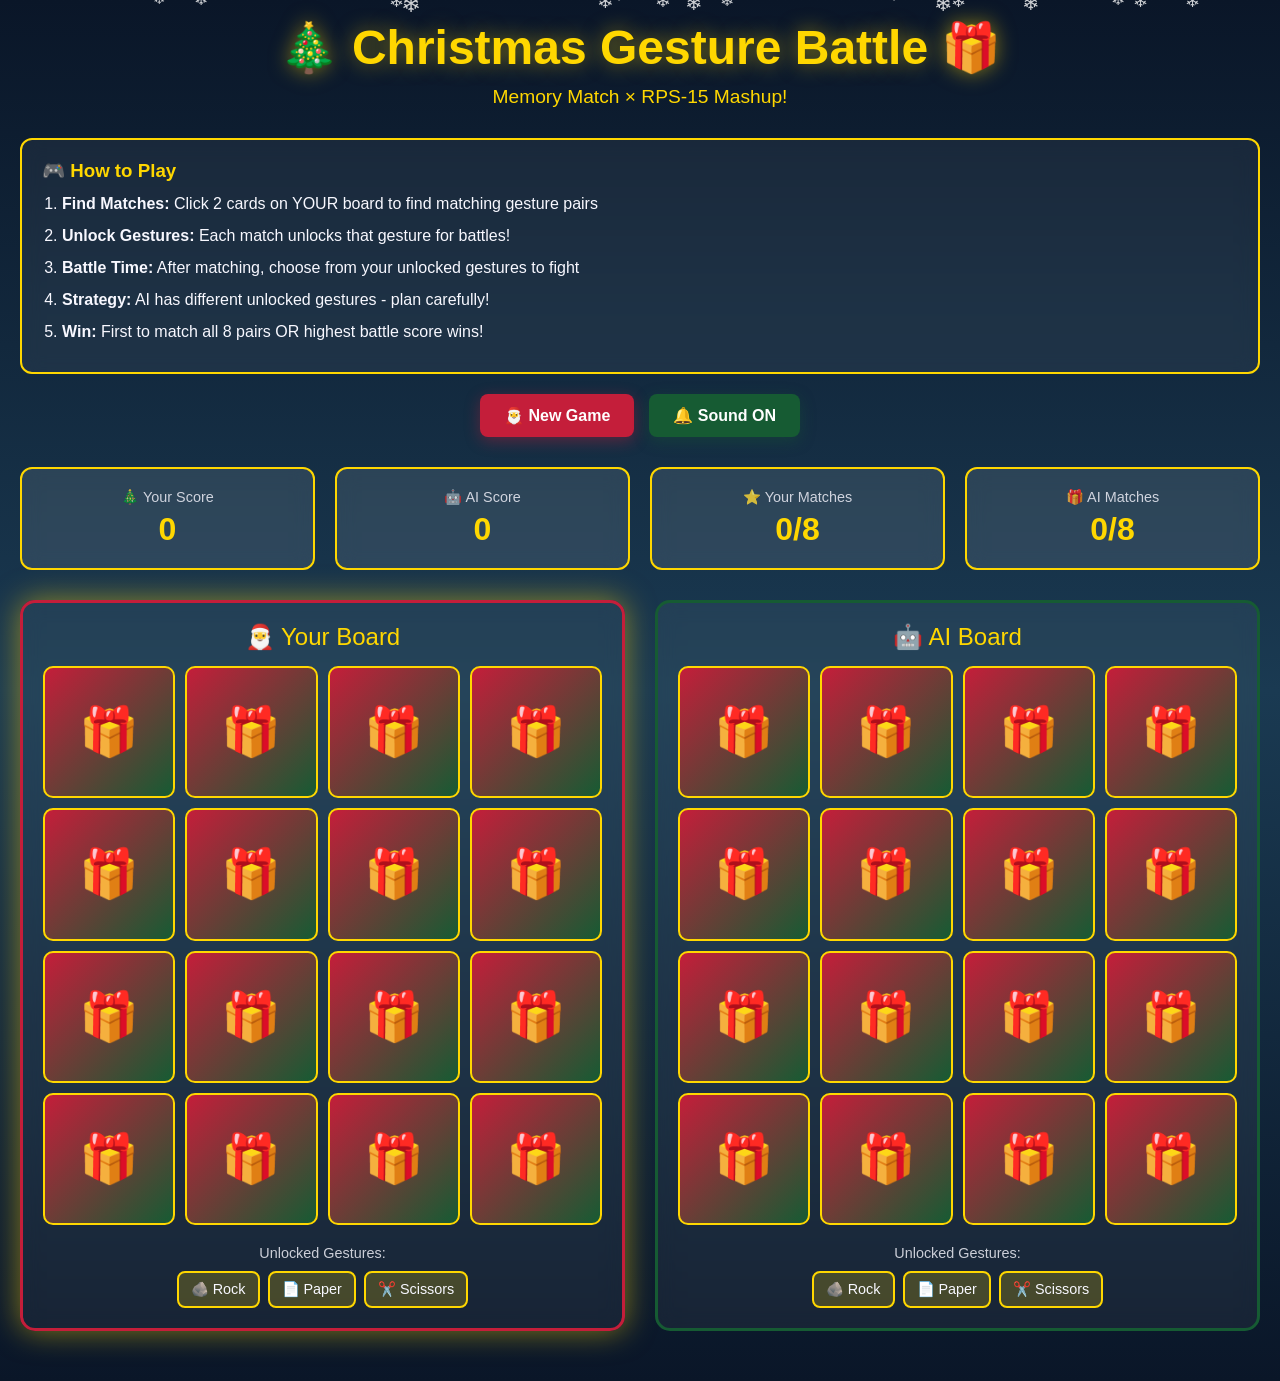
==== christmas-battle.html @ 87e00d79 "Add Christmas Gesture Battle - Memory Match × RPS-15 mashup New hybrid game combining memory matchin" ====
<!DOCTYPE html>
<html lang="en">
<head>
    <meta charset="UTF-8">
    <meta name="viewport" content="width=device-width, initial-scale=1.0">
    <title>🎄 Christmas Gesture Battle - Memory Match × RPS-15</title>
    <style>
        * {
            margin: 0;
            padding: 0;
            box-sizing: border-box;
        }

        :root {
            --christmas-red: #c41e3a;
            --christmas-green: #165b33;
            --christmas-gold: #ffd700;
            --snow-white: #f8f8ff;
            --dark-bg: #0a3d2c;
            --card-back: linear-gradient(135deg, #c41e3a 0%, #165b33 100%);
        }

        body {
            font-family: 'Segoe UI', Tahoma, Geneva, Verdana, sans-serif;
            background: linear-gradient(to bottom, #0a1628 0%, #1a3a52 50%, #0a1628 100%);
            color: var(--snow-white);
            min-height: 100vh;
            padding: 20px;
            position: relative;
            overflow-x: hidden;
        }

        /* Snowfall animation */
        .snowflake {
            position: fixed;
            top: -10px;
            z-index: 9999;
            color: white;
            font-size: 1em;
            animation: fall linear infinite;
            opacity: 0.8;
        }

        @keyframes fall {
            to {
                transform: translateY(100vh);
            }
        }

        .container {
            max-width: 1600px;
            margin: 0 auto;
        }

        header {
            text-align: center;
            margin-bottom: 30px;
            position: relative;
        }

        h1 {
            font-size: 3em;
            color: var(--christmas-gold);
            text-shadow: 0 0 20px rgba(255, 215, 0, 0.5);
            margin-bottom: 10px;
            animation: glow 2s ease-in-out infinite;
        }

        @keyframes glow {
            0%, 100% { text-shadow: 0 0 20px rgba(255, 215, 0, 0.5); }
            50% { text-shadow: 0 0 30px rgba(255, 215, 0, 0.8); }
        }

        .subtitle {
            font-size: 1.2em;
            color: var(--christmas-gold);
            margin-bottom: 20px;
        }

        .controls {
            display: flex;
            justify-content: center;
            gap: 15px;
            margin-bottom: 30px;
            flex-wrap: wrap;
        }

        button {
            padding: 12px 24px;
            font-size: 1em;
            border: none;
            border-radius: 8px;
            cursor: pointer;
            font-weight: 600;
            transition: all 0.3s ease;
        }

        .btn-primary {
            background: var(--christmas-red);
            color: white;
            box-shadow: 0 4px 15px rgba(196, 30, 58, 0.4);
        }

        .btn-primary:hover {
            transform: translateY(-2px);
            box-shadow: 0 6px 20px rgba(196, 30, 58, 0.6);
        }

        .btn-secondary {
            background: var(--christmas-green);
            color: white;
            box-shadow: 0 4px 15px rgba(22, 91, 51, 0.4);
        }

        .stats-panel {
            display: grid;
            grid-template-columns: repeat(auto-fit, minmax(200px, 1fr));
            gap: 20px;
            margin-bottom: 30px;
        }

        .stat-card {
            background: rgba(255, 255, 255, 0.1);
            backdrop-filter: blur(10px);
            border: 2px solid var(--christmas-gold);
            padding: 20px;
            border-radius: 12px;
            text-align: center;
        }

        .stat-label {
            font-size: 0.9em;
            opacity: 0.8;
            margin-bottom: 5px;
        }

        .stat-value {
            font-size: 2em;
            font-weight: bold;
            color: var(--christmas-gold);
        }

        .game-container {
            display: grid;
            grid-template-columns: 1fr 1fr;
            gap: 30px;
            margin-bottom: 30px;
        }

        .player-section {
            background: rgba(255, 255, 255, 0.05);
            backdrop-filter: blur(10px);
            border: 3px solid var(--christmas-red);
            border-radius: 15px;
            padding: 20px;
        }

        .player-section.ai {
            border-color: var(--christmas-green);
        }

        .player-section.active {
            box-shadow: 0 0 30px rgba(255, 215, 0, 0.5);
            animation: pulse-border 1.5s ease-in-out infinite;
        }

        @keyframes pulse-border {
            0%, 100% { box-shadow: 0 0 30px rgba(255, 215, 0, 0.5); }
            50% { box-shadow: 0 0 50px rgba(255, 215, 0, 0.8); }
        }

        .section-title {
            font-size: 1.5em;
            text-align: center;
            margin-bottom: 15px;
            color: var(--christmas-gold);
        }

        .memory-board {
            display: grid;
            grid-template-columns: repeat(4, 1fr);
            gap: 10px;
            margin-bottom: 20px;
        }

        .memory-card {
            aspect-ratio: 1;
            background: var(--card-back);
            border: 2px solid var(--christmas-gold);
            border-radius: 10px;
            cursor: pointer;
            display: flex;
            align-items: center;
            justify-content: center;
            font-size: 2em;
            transition: all 0.3s ease;
            position: relative;
            transform-style: preserve-3d;
        }

        .memory-card:hover:not(.flipped):not(.matched) {
            transform: scale(1.05);
            box-shadow: 0 0 20px rgba(255, 215, 0, 0.5);
        }

        .memory-card.flipped {
            background: rgba(255, 255, 255, 0.9);
            color: #333;
        }

        .memory-card.matched {
            background: linear-gradient(135deg, rgba(255, 215, 0, 0.3), rgba(255, 215, 0, 0.5));
            border-color: var(--christmas-gold);
            cursor: default;
            animation: match-pulse 0.5s ease-out;
        }

        @keyframes match-pulse {
            0%, 100% { transform: scale(1); }
            50% { transform: scale(1.1); }
        }

        .memory-card::before {
            content: '🎁';
            position: absolute;
            font-size: 1.5em;
        }

        .memory-card.flipped::before,
        .memory-card.matched::before {
            content: '';
        }

        .unlocked-gestures {
            margin-top: 15px;
        }

        .unlocked-title {
            font-size: 0.9em;
            opacity: 0.8;
            margin-bottom: 10px;
            text-align: center;
        }

        .gestures-list {
            display: flex;
            flex-wrap: wrap;
            gap: 8px;
            justify-content: center;
        }

        .gesture-badge {
            background: rgba(255, 215, 0, 0.2);
            border: 2px solid var(--christmas-gold);
            padding: 8px 12px;
            border-radius: 8px;
            font-size: 0.9em;
            display: flex;
            align-items: center;
            gap: 5px;
        }

        .gesture-badge.new {
            animation: badge-appear 0.5s ease-out;
        }

        @keyframes badge-appear {
            from {
                transform: scale(0);
                opacity: 0;
            }
            to {
                transform: scale(1);
                opacity: 1;
            }
        }

        .battle-modal {
            position: fixed;
            top: 0;
            left: 0;
            right: 0;
            bottom: 0;
            background: rgba(0, 0, 0, 0.9);
            display: none;
            align-items: center;
            justify-content: center;
            z-index: 1000;
        }

        .battle-modal.active {
            display: flex;
        }

        .battle-content {
            background: linear-gradient(135deg, #1a3a52 0%, #0a1628 100%);
            border: 4px solid var(--christmas-gold);
            border-radius: 20px;
            padding: 40px;
            max-width: 800px;
            text-align: center;
        }

        .battle-title {
            font-size: 2.5em;
            color: var(--christmas-gold);
            margin-bottom: 30px;
        }

        .battle-choices {
            display: flex;
            justify-content: center;
            gap: 40px;
            margin-bottom: 30px;
        }

        .battle-choice {
            text-align: center;
        }

        .choice-label {
            font-size: 1em;
            opacity: 0.8;
            margin-bottom: 10px;
        }

        .choice-icon {
            font-size: 5em;
            margin-bottom: 10px;
        }

        .choice-name {
            font-size: 1.3em;
            font-weight: bold;
        }

        .battle-result {
            font-size: 2em;
            font-weight: bold;
            margin-bottom: 20px;
        }

        .battle-result.win {
            color: #2ecc71;
        }

        .battle-result.lose {
            color: #e74c3c;
        }

        .battle-result.tie {
            color: #f39c12;
        }

        .gesture-selector {
            display: grid;
            grid-template-columns: repeat(auto-fill, minmax(100px, 1fr));
            gap: 15px;
            margin-bottom: 30px;
        }

        .gesture-select-btn {
            background: rgba(255, 255, 255, 0.1);
            border: 2px solid var(--christmas-gold);
            padding: 15px;
            border-radius: 10px;
            cursor: pointer;
            transition: all 0.3s ease;
        }

        .gesture-select-btn:hover {
            transform: scale(1.05);
            background: rgba(255, 215, 0, 0.2);
            box-shadow: 0 0 20px rgba(255, 215, 0, 0.5);
        }

        .gesture-select-btn.disabled {
            opacity: 0.3;
            cursor: not-allowed;
        }

        .gesture-select-icon {
            font-size: 3em;
            margin-bottom: 5px;
        }

        .gesture-select-name {
            font-size: 0.8em;
        }

        .game-over-modal {
            position: fixed;
            top: 0;
            left: 0;
            right: 0;
            bottom: 0;
            background: rgba(0, 0, 0, 0.95);
            display: none;
            align-items: center;
            justify-content: center;
            z-index: 2000;
        }

        .game-over-modal.active {
            display: flex;
        }

        .game-over-content {
            background: linear-gradient(135deg, var(--christmas-red) 0%, var(--christmas-green) 100%);
            border: 5px solid var(--christmas-gold);
            border-radius: 20px;
            padding: 50px;
            text-align: center;
            animation: game-over-appear 0.5s ease-out;
        }

        @keyframes game-over-appear {
            from {
                transform: scale(0.5);
                opacity: 0;
            }
            to {
                transform: scale(1);
                opacity: 1;
            }
        }

        .game-over-title {
            font-size: 3em;
            color: white;
            margin-bottom: 20px;
            text-shadow: 0 0 20px rgba(0, 0, 0, 0.5);
        }

        .game-over-stats {
            font-size: 1.5em;
            margin-bottom: 30px;
        }

        .instructions {
            background: rgba(255, 255, 255, 0.05);
            backdrop-filter: blur(10px);
            border: 2px solid var(--christmas-gold);
            border-radius: 12px;
            padding: 20px;
            margin-bottom: 20px;
        }

        .instructions h3 {
            color: var(--christmas-gold);
            margin-bottom: 10px;
        }

        .instructions ol {
            text-align: left;
            padding-left: 20px;
        }

        .instructions li {
            margin-bottom: 8px;
            line-height: 1.5;
        }

        @media (max-width: 1024px) {
            .game-container {
                grid-template-columns: 1fr;
            }

            h1 {
                font-size: 2em;
            }
        }

        @media (max-width: 768px) {
            .memory-card {
                font-size: 1.5em;
            }

            .battle-choices {
                flex-direction: column;
                gap: 20px;
            }
        }
    </style>
</head>
<body>
    <!-- Snowfall container -->
    <div id="snowfall"></div>

    <div class="container">
        <header>
            <h1>🎄 Christmas Gesture Battle 🎁</h1>
            <p class="subtitle">Memory Match × RPS-15 Mashup!</p>
        </header>

        <div class="instructions">
            <h3>🎮 How to Play</h3>
            <ol>
                <li><strong>Find Matches:</strong> Click 2 cards on YOUR board to find matching gesture pairs</li>
                <li><strong>Unlock Gestures:</strong> Each match unlocks that gesture for battles!</li>
                <li><strong>Battle Time:</strong> After matching, choose from your unlocked gestures to fight</li>
                <li><strong>Strategy:</strong> AI has different unlocked gestures - plan carefully!</li>
                <li><strong>Win:</strong> First to match all 8 pairs OR highest battle score wins!</li>
            </ol>
        </div>

        <div class="controls">
            <button class="btn-primary" onclick="newGame()">🎅 New Game</button>
            <button class="btn-secondary" onclick="toggleSound()">🔔 <span id="soundToggle">Sound ON</span></button>
        </div>

        <div class="stats-panel">
            <div class="stat-card">
                <div class="stat-label">🎄 Your Score</div>
                <div class="stat-value" id="playerScore">0</div>
            </div>
            <div class="stat-card">
                <div class="stat-label">🤖 AI Score</div>
                <div class="stat-value" id="aiScore">0</div>
            </div>
            <div class="stat-card">
                <div class="stat-label">⭐ Your Matches</div>
                <div class="stat-value" id="playerMatches">0/8</div>
            </div>
            <div class="stat-card">
                <div class="stat-label">🎁 AI Matches</div>
                <div class="stat-value" id="aiMatches">0/8</div>
            </div>
        </div>

        <div class="game-container">
            <!-- Player Section -->
            <div class="player-section active" id="playerSection">
                <div class="section-title">🎅 Your Board</div>
                <div class="memory-board" id="playerBoard"></div>
                <div class="unlocked-gestures">
                    <div class="unlocked-title">Unlocked Gestures:</div>
                    <div class="gestures-list" id="playerGestures"></div>
                </div>
            </div>

            <!-- AI Section -->
            <div class="player-section ai" id="aiSection">
                <div class="section-title">🤖 AI Board</div>
                <div class="memory-board" id="aiBoard"></div>
                <div class="unlocked-gestures">
                    <div class="unlocked-title">Unlocked Gestures:</div>
                    <div class="gestures-list" id="aiGestures"></div>
                </div>
            </div>
        </div>
    </div>

    <!-- Battle Modal -->
    <div class="battle-modal" id="battleModal">
        <div class="battle-content">
            <div class="battle-title" id="battlePhase">Choose Your Gesture!</div>
            <div class="gesture-selector" id="gestureSelector"></div>
            <div class="battle-choices" id="battleChoices" style="display: none;">
                <div class="battle-choice">
                    <div class="choice-label">You chose</div>
                    <div class="choice-icon" id="playerBattleIcon"></div>
                    <div class="choice-name" id="playerBattleName"></div>
                </div>
                <div class="battle-choice">
                    <div class="choice-label">AI chose</div>
                    <div class="choice-icon" id="aiBattleIcon"></div>
                    <div class="choice-name" id="aiBattleName"></div>
                </div>
            </div>
            <div class="battle-result" id="battleResult"></div>
            <button class="btn-primary" id="battleContinue" style="display: none;" onclick="closeBattle()">Continue ⭐</button>
        </div>
    </div>

    <!-- Game Over Modal -->
    <div class="game-over-modal" id="gameOverModal">
        <div class="game-over-content">
            <div class="game-over-title" id="gameOverTitle"></div>
            <div class="game-over-stats" id="gameOverStats"></div>
            <button class="btn-primary" onclick="newGame()">🎅 Play Again</button>
        </div>
    </div>

    <script>
        // Game data
        const gestures = [
            { name: 'Rock', icon: '🪨', verbs: ['crushes', 'crushes', 'crushes', 'crushes', 'crushes', 'crushes', 'crushes'] },
            { name: 'Fire', icon: '🔥', verbs: ['burns', 'burns', 'burns', 'burns', 'burns', 'burns', 'melts'] },
            { name: 'Scissors', icon: '✂️', verbs: ['cuts', 'cuts', 'cuts', 'cuts', 'cuts', 'cuts', 'cuts'] },
            { name: 'Snake', icon: '🐍', verbs: ['bites', 'bites', 'bites', 'poisons', 'poisons', 'poisons', 'eats'] },
            { name: 'Human', icon: '👤', verbs: ['tames', 'tames', 'tames', 'plants', 'plants', 'commands', 'uses'] },
            { name: 'Tree', icon: '🌳', verbs: ['shelters', 'shelters', 'shelters', 'shelters', 'produces', 'produces', 'outlives'] },
            { name: 'Wolf', icon: '🐺', verbs: ['eats', 'eats', 'eats', 'eats', 'eats', 'bites', 'chews'] },
            { name: 'Sponge', icon: '🧽', verbs: ['absorbs', 'absorbs', 'absorbs', 'absorbs', 'cleans', 'cleans', 'absorbs'] },
            { name: 'Paper', icon: '📄', verbs: ['fans', 'fans', 'fans', 'disproves', 'disproves', 'disproves', 'covers'] },
            { name: 'Air', icon: '💨', verbs: ['blows away', 'blows away', 'erodes', 'erodes', 'erodes', 'chokes', 'tarnishes'] },
            { name: 'Water', icon: '💧', verbs: ['erodes', 'erodes', 'erodes', 'drowns', 'drowns', 'drowns', 'rusts'] },
            { name: 'Dragon', icon: '🐉', verbs: ['commands', 'commands', 'commands', 'commands', 'eats', 'breathes fire on', 'defeats'] },
            { name: 'Devil', icon: '😈', verbs: ['eats', 'eats', 'breathes fire on', 'breathes fire on', 'defeats', 'defeats', 'casts out'] },
            { name: 'Lightning', icon: '⚡', verbs: ['strikes', 'strikes', 'strikes', 'strikes', 'splits', 'strikes', 'melts'] },
            { name: 'Gun', icon: '🔫', verbs: ['shoots', 'shoots', 'shoots', 'shoots', 'shoots', 'shoots', 'fires at'] }
        ];

        // Game state
        let playerScore = 0;
        let aiScore = 0;
        let playerMatches = 0;
        let aiMatches = 0;
        let playerUnlocked = [0, 8, 2]; // Start with Rock, Paper, Scissors
        let aiUnlocked = [0, 8, 2];
        let playerBoard = [];
        let aiBoard = [];
        let flippedCards = [];
        let canFlip = true;
        let isPlayerTurn = true;
        let soundEnabled = true;
        let currentMatchedGesture = null;

        // Audio context
        const audioContext = new (window.AudioContext || window.webkitAudioContext)();

        function playSound(frequency, duration, type = 'short') {
            if (!soundEnabled) return;

            const oscillator = audioContext.createOscillator();
            const gainNode = audioContext.createGain();

            oscillator.connect(gainNode);
            gainNode.connect(audioContext.destination);

            oscillator.frequency.value = frequency;
            oscillator.type = type === 'bell' ? 'sine' : 'sine';

            gainNode.gain.setValueAtTime(0.3, audioContext.currentTime);
            gainNode.gain.exponentialRampToValueAtTime(0.01, audioContext.currentTime + duration);

            oscillator.start(audioContext.currentTime);
            oscillator.stop(audioContext.currentTime + duration);
        }

        function playJingleBell() {
            playSound(659.25, 0.1, 'bell');
            setTimeout(() => playSound(659.25, 0.1, 'bell'), 100);
            setTimeout(() => playSound(659.25, 0.2, 'bell'), 200);
        }

        function playChristmasChord() {
            playSound(523.25, 0.3);
            setTimeout(() => playSound(659.25, 0.3), 100);
            setTimeout(() => playSound(783.99, 0.4), 200);
        }

        function playWinSound() {
            playSound(783.99, 0.2);
            setTimeout(() => playSound(880, 0.2), 100);
            setTimeout(() => playSound(1046.5, 0.3), 200);
        }

        function playLoseSound() {
            playSound(392, 0.2);
            setTimeout(() => playSound(349.23, 0.2), 100);
            setTimeout(() => playSound(293.66, 0.3), 200);
        }

        // Initialize snowfall
        function createSnowfall() {
            const snowfall = document.getElementById('snowfall');
            for (let i = 0; i < 50; i++) {
                setTimeout(() => {
                    const snowflake = document.createElement('div');
                    snowflake.className = 'snowflake';
                    snowflake.textContent = '❄';
                    snowflake.style.left = Math.random() * 100 + '%';
                    snowflake.style.animationDuration = (Math.random() * 3 + 2) + 's';
                    snowflake.style.animationDelay = Math.random() * 5 + 's';
                    snowflake.style.fontSize = (Math.random() * 1 + 0.5) + 'em';
                    snowfall.appendChild(snowflake);

                    // Remove and recreate snowflake after animation
                    setTimeout(() => {
                        snowflake.remove();
                        createSnowfall();
                    }, 8000);
                }, i * 100);
            }
        }

        // Initialize game boards
        function initializeBoards() {
            // Select 8 random gestures for the game
            const selectedGestures = [];
            const availableIndices = [...Array(15).keys()];

            // Ensure starting gestures are included
            selectedGestures.push(0, 8, 2); // Rock, Paper, Scissors
            availableIndices.splice(availableIndices.indexOf(0), 1);
            availableIndices.splice(availableIndices.indexOf(8), 1);
            availableIndices.splice(availableIndices.indexOf(2), 1);

            // Add 5 more random gestures
            for (let i = 0; i < 5; i++) {
                const randomIndex = Math.floor(Math.random() * availableIndices.length);
                selectedGestures.push(availableIndices[randomIndex]);
                availableIndices.splice(randomIndex, 1);
            }

            // Create pairs and shuffle for each board
            playerBoard = shuffleArray([...selectedGestures, ...selectedGestures]);
            aiBoard = shuffleArray([...selectedGestures, ...selectedGestures]);

            renderBoard('playerBoard', playerBoard, true);
            renderBoard('aiBoard', aiBoard, false);
            updateUnlockedGestures();
        }

        function shuffleArray(array) {
            const newArray = [...array];
            for (let i = newArray.length - 1; i > 0; i--) {
                const j = Math.floor(Math.random() * (i + 1));
                [newArray[i], newArray[j]] = [newArray[j], newArray[i]];
            }
            return newArray;
        }

        function renderBoard(boardId, boardData, interactive) {
            const boardElement = document.getElementById(boardId);
            boardElement.innerHTML = '';

            boardData.forEach((gestureIndex, cardIndex) => {
                const card = document.createElement('div');
                card.className = 'memory-card';
                card.dataset.index = cardIndex;
                card.dataset.gesture = gestureIndex;

                if (interactive) {
                    card.onclick = () => flipCard(cardIndex);
                }

                boardElement.appendChild(card);
            });
        }

        function flipCard(cardIndex) {
            if (!canFlip || !isPlayerTurn) return;

            const card = document.querySelector(`#playerBoard .memory-card[data-index="${cardIndex}"]`);
            if (card.classList.contains('flipped') || card.classList.contains('matched')) return;

            if (flippedCards.length >= 2) return;

            card.classList.add('flipped');
            const gestureIndex = parseInt(card.dataset.gesture);
            card.textContent = gestures[gestureIndex].icon;
            flippedCards.push({ cardIndex, gestureIndex });

            playJingleBell();

            if (flippedCards.length === 2) {
                canFlip = false;
                setTimeout(checkMatch, 1000);
            }
        }

        function checkMatch() {
            const [card1, card2] = flippedCards;
            const cards = document.querySelectorAll('#playerBoard .memory-card');

            if (card1.gestureIndex === card2.gestureIndex) {
                // Match found!
                cards[card1.cardIndex].classList.add('matched');
                cards[card2.cardIndex].classList.add('matched');

                playerMatches++;
                updateStats();

                // Unlock gesture if not already unlocked
                if (!playerUnlocked.includes(card1.gestureIndex)) {
                    playerUnlocked.push(card1.gestureIndex);
                    updateUnlockedGestures();
                }

                currentMatchedGesture = card1.gestureIndex;
                playChristmasChord();

                // Start battle
                setTimeout(() => {
                    startBattle();
                }, 800);

            } else {
                // No match
                setTimeout(() => {
                    cards[card1.cardIndex].classList.remove('flipped');
                    cards[card2.cardIndex].classList.remove('flipped');
                    cards[card1.cardIndex].textContent = '';
                    cards[card2.cardIndex].textContent = '';

                    flippedCards = [];
                    canFlip = true;

                    // AI turn
                    isPlayerTurn = false;
                    updateTurnIndicator();
                    setTimeout(aiTurn, 1000);
                }, 1000);
                return;
            }

            flippedCards = [];
        }

        function aiTurn() {
            if (aiMatches >= 8) {
                endGame();
                return;
            }

            // Simple AI: random card flipping with small chance of matching
            const availableCards = [];
            const aiCards = document.querySelectorAll('#aiBoard .memory-card');

            aiCards.forEach((card, index) => {
                if (!card.classList.contains('matched')) {
                    availableCards.push(index);
                }
            });

            if (availableCards.length < 2) {
                isPlayerTurn = true;
                updateTurnIndicator();
                canFlip = true;
                return;
            }

            // AI flips two random cards
            const card1Index = availableCards[Math.floor(Math.random() * availableCards.length)];
            availableCards.splice(availableCards.indexOf(card1Index), 1);
            const card2Index = availableCards[Math.floor(Math.random() * availableCards.length)];

            const card1 = aiCards[card1Index];
            const card2 = aiCards[card2Index];

            // Flip cards
            setTimeout(() => {
                card1.classList.add('flipped');
                card1.textContent = gestures[parseInt(card1.dataset.gesture)].icon;
                playJingleBell();
            }, 500);

            setTimeout(() => {
                card2.classList.add('flipped');
                card2.textContent = gestures[parseInt(card2.dataset.gesture)].icon;
                playJingleBell();
            }, 1000);

            setTimeout(() => {
                const gesture1 = parseInt(card1.dataset.gesture);
                const gesture2 = parseInt(card2.dataset.gesture);

                if (gesture1 === gesture2) {
                    // AI found a match!
                    card1.classList.add('matched');
                    card2.classList.add('matched');
                    aiMatches++;
                    updateStats();

                    if (!aiUnlocked.includes(gesture1)) {
                        aiUnlocked.push(gesture1);
                        updateUnlockedGestures();
                    }

                    currentMatchedGesture = gesture1;
                    playChristmasChord();

                    // AI battles immediately
                    setTimeout(() => {
                        aiBattle();
                    }, 800);

                } else {
                    // No match
                    card1.classList.remove('flipped');
                    card2.classList.remove('flipped');
                    card1.textContent = '';
                    card2.textContent = '';

                    // Back to player turn
                    isPlayerTurn = true;
                    updateTurnIndicator();
                    canFlip = true;
                }
            }, 1500);
        }

        function aiBattle() {
            // AI chooses random gesture from unlocked
            const aiChoice = aiUnlocked[Math.floor(Math.random() * aiUnlocked.length)];
            const playerChoice = playerUnlocked[Math.floor(Math.random() * playerUnlocked.length)];

            performBattle(playerChoice, aiChoice, false);
        }

        function startBattle() {
            // Player chooses gesture
            const modal = document.getElementById('battleModal');
            const selector = document.getElementById('gestureSelector');
            const battlePhase = document.getElementById('battlePhase');

            battlePhase.textContent = '⚔️ Choose Your Gesture for Battle!';
            selector.innerHTML = '';

            gestures.forEach((gesture, index) => {
                const btn = document.createElement('div');
                btn.className = 'gesture-select-btn';

                if (!playerUnlocked.includes(index)) {
                    btn.classList.add('disabled');
                }

                btn.innerHTML = `
                    <div class="gesture-select-icon">${gesture.icon}</div>
                    <div class="gesture-select-name">${gesture.name}</div>
                `;

                if (playerUnlocked.includes(index)) {
                    btn.onclick = () => selectGestureForBattle(index);
                }

                selector.appendChild(btn);
            });

            modal.classList.add('active');
        }

        function selectGestureForBattle(playerChoice) {
            const aiChoice = aiUnlocked[Math.floor(Math.random() * aiUnlocked.length)];
            performBattle(playerChoice, aiChoice, true);
        }

        function performBattle(playerChoice, aiChoice, isPlayerInitiated) {
            const modal = document.getElementById('battleModal');
            const selector = document.getElementById('gestureSelector');
            const choices = document.getElementById('battleChoices');
            const result = document.getElementById('battleResult');
            const continueBtn = document.getElementById('battleContinue');

            selector.style.display = 'none';
            choices.style.display = 'flex';

            document.getElementById('playerBattleIcon').textContent = gestures[playerChoice].icon;
            document.getElementById('playerBattleName').textContent = gestures[playerChoice].name;
            document.getElementById('aiBattleIcon').textContent = gestures[aiChoice].icon;
            document.getElementById('aiBattleName').textContent = gestures[aiChoice].name;

            const battleResult = determineWinner(playerChoice, aiChoice);

            setTimeout(() => {
                if (battleResult === 'win') {
                    playerScore += 10;
                    result.textContent = '🎉 You Win the Battle!';
                    result.className = 'battle-result win';
                    const verb = getVerbForGesture(playerChoice, aiChoice);
                    result.textContent += `\n${gestures[playerChoice].name} ${verb} ${gestures[aiChoice].name}`;
                    playWinSound();
                } else if (battleResult === 'lose') {
                    aiScore += 10;
                    result.textContent = '😢 AI Wins the Battle!';
                    result.className = 'battle-result lose';
                    const verb = getVerbForGesture(aiChoice, playerChoice);
                    result.textContent += `\n${gestures[aiChoice].name} ${verb} ${gestures[playerChoice].name}`;
                    playLoseSound();
                } else {
                    result.textContent = '🤝 Battle Tie!';
                    result.className = 'battle-result tie';
                    playJingleBell();
                }

                updateStats();
                continueBtn.style.display = 'block';
                modal.classList.add('active');
            }, 500);
        }

        function closeBattle() {
            const modal = document.getElementById('battleModal');
            const selector = document.getElementById('gestureSelector');
            const choices = document.getElementById('battleChoices');
            const result = document.getElementById('battleResult');
            const continueBtn = document.getElementById('battleContinue');

            modal.classList.remove('active');
            selector.style.display = 'grid';
            choices.style.display = 'none';
            result.textContent = '';
            continueBtn.style.display = 'none';

            // Check win condition
            if (playerMatches >= 8 || aiMatches >= 8) {
                endGame();
                return;
            }

            // Continue game
            if (isPlayerTurn) {
                canFlip = true;
            } else {
                setTimeout(aiTurn, 1000);
            }
        }

        function determineWinner(playerIndex, computerIndex) {
            if (playerIndex === computerIndex) {
                return 'tie';
            }

            let diff = (computerIndex - playerIndex + 15) % 15;

            if (diff >= 1 && diff <= 7) {
                return 'win';
            } else {
                return 'lose';
            }
        }

        function getVerbForGesture(winnerIndex, loserIndex) {
            let diff = (loserIndex - winnerIndex + 15) % 15;
            return gestures[winnerIndex].verbs[diff - 1];
        }

        function updateStats() {
            document.getElementById('playerScore').textContent = playerScore;
            document.getElementById('aiScore').textContent = aiScore;
            document.getElementById('playerMatches').textContent = `${playerMatches}/8`;
            document.getElementById('aiMatches').textContent = `${aiMatches}/8`;
        }

        function updateUnlockedGestures() {
            const playerGesturesEl = document.getElementById('playerGestures');
            const aiGesturesEl = document.getElementById('aiGestures');

            playerGesturesEl.innerHTML = playerUnlocked.map(index => {
                return `<div class="gesture-badge">${gestures[index].icon} ${gestures[index].name}</div>`;
            }).join('');

            aiGesturesEl.innerHTML = aiUnlocked.map(index => {
                return `<div class="gesture-badge">${gestures[index].icon} ${gestures[index].name}</div>`;
            }).join('');
        }

        function updateTurnIndicator() {
            const playerSection = document.getElementById('playerSection');
            const aiSection = document.getElementById('aiSection');

            if (isPlayerTurn) {
                playerSection.classList.add('active');
                aiSection.classList.remove('active');
            } else {
                playerSection.classList.remove('active');
                aiSection.classList.add('active');
            }
        }

        function endGame() {
            const modal = document.getElementById('gameOverModal');
            const title = document.getElementById('gameOverTitle');
            const stats = document.getElementById('gameOverStats');

            let winner;
            if (playerMatches === 8 && aiMatches === 8) {
                winner = playerScore > aiScore ? 'player' : (aiScore > playerScore ? 'ai' : 'tie');
            } else if (playerMatches >= 8) {
                winner = 'player';
            } else {
                winner = 'ai';
            }

            if (winner === 'player') {
                title.textContent = '🎅 Ho Ho Ho! You Win! 🎄';
                playChristmasChord();
                setTimeout(playChristmasChord, 300);
            } else if (winner === 'ai') {
                title.textContent = '🤖 AI Wins! Better Luck Next Time! ❄️';
            } else {
                title.textContent = '🤝 It\'s a Tie! 🎁';
            }

            stats.innerHTML = `
                Your Score: ${playerScore} (${playerMatches} matches)<br>
                AI Score: ${aiScore} (${aiMatches} matches)
            `;

            modal.classList.add('active');
        }

        function newGame() {
            // Reset game state
            playerScore = 0;
            aiScore = 0;
            playerMatches = 0;
            aiMatches = 0;
            playerUnlocked = [0, 8, 2];
            aiUnlocked = [0, 8, 2];
            flippedCards = [];
            canFlip = true;
            isPlayerTurn = true;

            // Close modals
            document.getElementById('battleModal').classList.remove('active');
            document.getElementById('gameOverModal').classList.remove('active');

            // Reinitialize
            initializeBoards();
            updateStats();
            updateTurnIndicator();
        }

        function toggleSound() {
            soundEnabled = !soundEnabled;
            document.getElementById('soundToggle').textContent = soundEnabled ? 'Sound ON' : 'Sound OFF';
        }

        // Initialize game
        createSnowfall();
        newGame();
    </script>
</body>
</html>
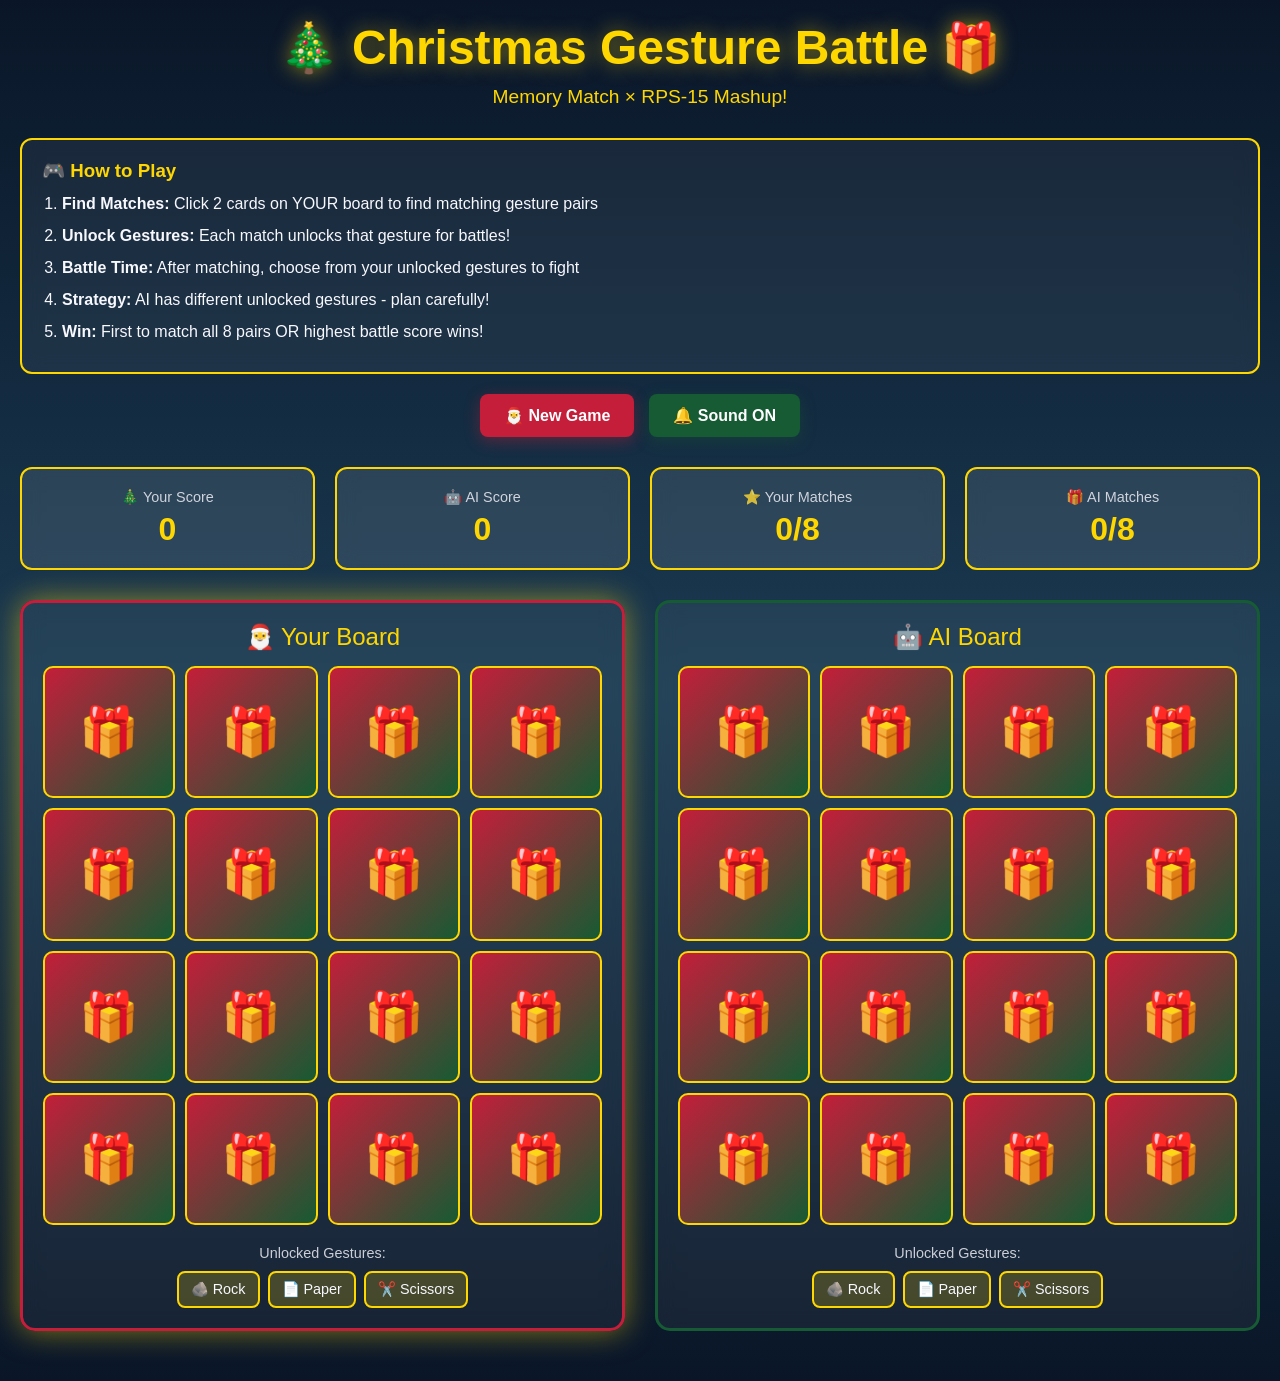
==== commit e9c7af64: "Remove snowfall animation from Christmas Battle game" ====
--- a/christmas-battle.html
+++ b/christmas-battle.html
@@ -28,23 +28,6 @@
             padding: 20px;
             position: relative;
             overflow-x: hidden;
-        }
-
-        /* Snowfall animation */
-        .snowflake {
-            position: fixed;
-            top: -10px;
-            z-index: 9999;
-            color: white;
-            font-size: 1em;
-            animation: fall linear infinite;
-            opacity: 0.8;
-        }
-
-        @keyframes fall {
-            to {
-                transform: translateY(100vh);
-            }
         }
 
         .container {
@@ -484,9 +467,6 @@
     </style>
 </head>
 <body>
-    <!-- Snowfall container -->
-    <div id="snowfall"></div>
-
     <div class="container">
         <header>
             <h1>🎄 Christmas Gesture Battle 🎁</h1>
@@ -663,29 +643,6 @@
             setTimeout(() => playSound(293.66, 0.3), 200);
         }
 
-        // Initialize snowfall
-        function createSnowfall() {
-            const snowfall = document.getElementById('snowfall');
-            for (let i = 0; i < 50; i++) {
-                setTimeout(() => {
-                    const snowflake = document.createElement('div');
-                    snowflake.className = 'snowflake';
-                    snowflake.textContent = '❄';
-                    snowflake.style.left = Math.random() * 100 + '%';
-                    snowflake.style.animationDuration = (Math.random() * 3 + 2) + 's';
-                    snowflake.style.animationDelay = Math.random() * 5 + 's';
-                    snowflake.style.fontSize = (Math.random() * 1 + 0.5) + 'em';
-                    snowfall.appendChild(snowflake);
-
-                    // Remove and recreate snowflake after animation
-                    setTimeout(() => {
-                        snowflake.remove();
-                        createSnowfall();
-                    }, 8000);
-                }, i * 100);
-            }
-        }
-
         // Initialize game boards
         function initializeBoards() {
             // Select 8 random gestures for the game
@@ -1121,7 +1078,6 @@
         }
 
         // Initialize game
-        createSnowfall();
         newGame();
     </script>
 </body>
